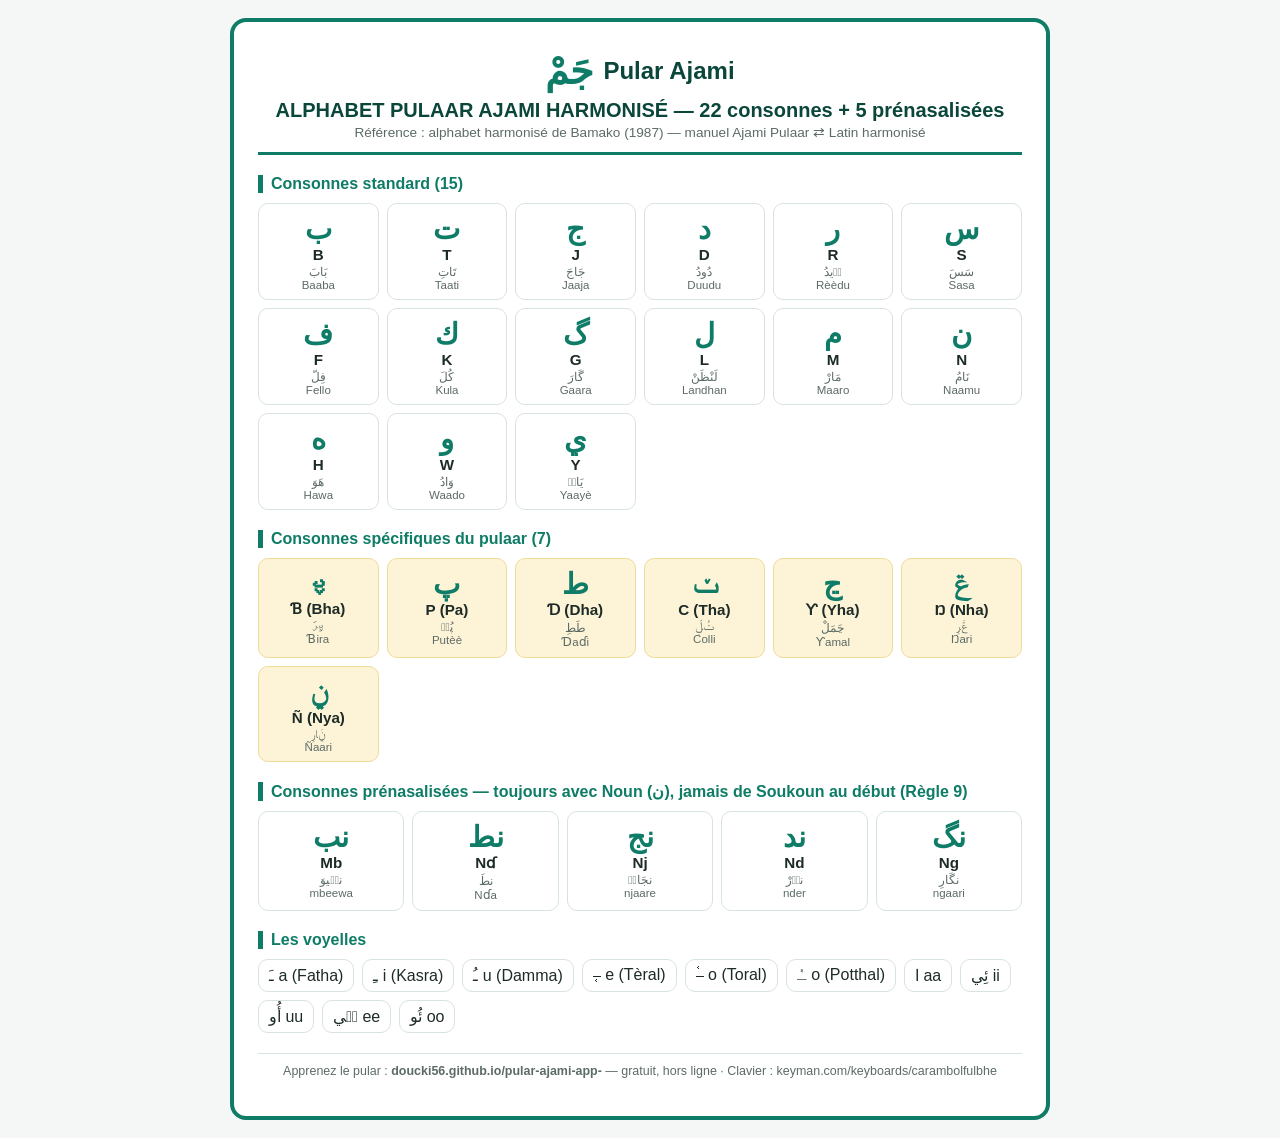
==== docs/affiche-alphabet.html @ 702c7a45 "Popularisation : bouton Partager, affiche QR imprimable, page À propos, 3 fiches imprimables Co-auth" ====
<!DOCTYPE html>
<html lang="fr">
<head>
<meta charset="UTF-8">
<meta name="viewport" content="width=device-width, initial-scale=1.0">
<title>Affiche — Alphabet Pulaar Ajami Harmonisé</title>
<style>
  * { box-sizing: border-box; }
  body { font-family: 'Segoe UI', Tahoma, sans-serif; color: #1d2b27; margin: 0; padding: 18px; background: #f4f7f6; }
  .page { max-width: 820px; margin: 0 auto; background: #fff; border: 4px solid #0e7c66; border-radius: 16px; padding: 26px 24px; }
  .head { text-align: center; border-bottom: 3px solid #0e7c66; padding-bottom: 12px; margin-bottom: 18px; }
  .brand { display: flex; align-items: center; justify-content: center; gap: 10px; }
  .brand-ajami { font-size: 2.4rem; color: #0e7c66; font-weight: 700; }
  .brand-name { font-size: 1.5rem; font-weight: 800; color: #0b463b; }
  h1 { font-size: 1.25rem; margin: 6px 0 2px; color: #0b463b; }
  .ref { font-size: .85rem; color: #5c6b66; margin: 0; }
  h2 { font-size: 1rem; color: #0e7c66; border-left: 5px solid #0e7c66; padding-left: 8px; margin: 20px 0 10px; }
  .grid { display: grid; grid-template-columns: repeat(auto-fill, minmax(108px, 1fr)); gap: 8px; }
  .lt { border: 1.5px solid #d7e3df; border-radius: 10px; padding: 8px 6px; text-align: center; }
  .lt .aj { display: block; font-size: 1.8rem; color: #0e7c66; font-weight: 700; direction: rtl; }
  .lt .lt-name { display: block; font-weight: 800; font-size: .95rem; }
  .lt .ex { display: block; font-size: .72rem; color: #5c6b66; margin-top: 2px; direction: rtl; }
  .lt .exl { display: block; font-size: .72rem; color: #5c6b66; }
  .lt.unique { background: #fdf3d7; border-color: #eedc9a; }
  .prn { display: flex; flex-wrap: wrap; gap: 8px; }
  .prn .lt { flex: 1 1 130px; }
  .voy { display: flex; flex-wrap: wrap; gap: 8px; margin-top: 6px; }
  .voy span { border: 1.5px solid #d7e3df; border-radius: 10px; padding: 6px 10px; font-size: 1rem; }
  .foot { margin-top: 20px; text-align: center; font-size: .78rem; color: #5c6b66; border-top: 1px solid #d7e3df; padding-top: 10px; }
  @media print { body { background: #fff; padding: 0; } .page { border-width: 3px; max-width: none; } }
</style>
</head>
<body>
<div class="page">
  <div class="head">
    <div class="brand"><span class="brand-ajami" lang="ar">جَمْ</span><span class="brand-name">Pular Ajami</span></div>
    <h1>ALPHABET PULAAR AJAMI HARMONISÉ — 22 consonnes + 5 prénasalisées</h1>
    <p class="ref">Référence : alphabet harmonisé de Bamako (1987) — manuel Ajami Pulaar ⇄ Latin harmonisé</p>
  </div>

  <h2>Consonnes standard (15)</h2>
  <div class="grid">
    <div class="lt"><span class="aj" lang="ar">ب</span><span class="lt-name">B</span><span class="ex" lang="ar">بَابَ</span><span class="exl">Baaba</span></div>
    <div class="lt"><span class="aj" lang="ar">ت</span><span class="lt-name">T</span><span class="ex" lang="ar">تَاتِ</span><span class="exl">Taati</span></div>
    <div class="lt"><span class="aj" lang="ar">ج</span><span class="lt-name">J</span><span class="ex" lang="ar">جَاجَ</span><span class="exl">Jaaja</span></div>
    <div class="lt"><span class="aj" lang="ar">د</span><span class="lt-name">D</span><span class="ex" lang="ar">دُودُ</span><span class="exl">Duudu</span></div>
    <div class="lt"><span class="aj" lang="ar">ر</span><span class="lt-name">R</span><span class="ex" lang="ar">رࣹيدُ</span><span class="exl">Rèèdu</span></div>
    <div class="lt"><span class="aj" lang="ar">س</span><span class="lt-name">S</span><span class="ex" lang="ar">سَسَ</span><span class="exl">Sasa</span></div>
    <div class="lt"><span class="aj" lang="ar">ف</span><span class="lt-name">F</span><span class="ex" lang="ar">فِلّ</span><span class="exl">Fello</span></div>
    <div class="lt"><span class="aj" lang="ar">ك</span><span class="lt-name">K</span><span class="ex" lang="ar">كُلَ</span><span class="exl">Kula</span></div>
    <div class="lt"><span class="aj" lang="ar">گ</span><span class="lt-name">G</span><span class="ex" lang="ar">گَارَ</span><span class="exl">Gaara</span></div>
    <div class="lt"><span class="aj" lang="ar">ل</span><span class="lt-name">L</span><span class="ex" lang="ar">لَنْظَنْ</span><span class="exl">Landhan</span></div>
    <div class="lt"><span class="aj" lang="ar">م</span><span class="lt-name">M</span><span class="ex" lang="ar">مَارْ</span><span class="exl">Maaro</span></div>
    <div class="lt"><span class="aj" lang="ar">ن</span><span class="lt-name">N</span><span class="ex" lang="ar">نَامُ</span><span class="exl">Naamu</span></div>
    <div class="lt"><span class="aj" lang="ar">ه</span><span class="lt-name">H</span><span class="ex" lang="ar">هَوَ</span><span class="exl">Hawa</span></div>
    <div class="lt"><span class="aj" lang="ar">و</span><span class="lt-name">W</span><span class="ex" lang="ar">وَادُ</span><span class="exl">Waado</span></div>
    <div class="lt"><span class="aj" lang="ar">ي</span><span class="lt-name">Y</span><span class="ex" lang="ar">يَايࣹ</span><span class="exl">Yaayè</span></div>
  </div>

  <h2>Consonnes spécifiques du pulaar (7)</h2>
  <div class="grid">
    <div class="lt unique"><span class="aj" lang="ar">ࢠ</span><span class="lt-name">Ɓ (Bha)</span><span class="ex" lang="ar">ࢠِرَ</span><span class="exl">Ɓira</span></div>
    <div class="lt unique"><span class="aj" lang="ar">پ</span><span class="lt-name">P (Pa)</span><span class="ex" lang="ar">پُتࣹ</span><span class="exl">Putèè</span></div>
    <div class="lt unique"><span class="aj" lang="ar">ط</span><span class="lt-name">Ɗ (Dha)</span><span class="ex" lang="ar">طَطِ</span><span class="exl">Ɗaɗi</span></div>
    <div class="lt unique"><span class="aj" lang="ar">ݖ</span><span class="lt-name">C (Tha)</span><span class="ex" lang="ar">ݖُلِّ</span><span class="exl">Colli</span></div>
    <div class="lt unique"><span class="aj" lang="ar">ڃ</span><span class="lt-name">Ƴ (Yha)</span><span class="ex" lang="ar">ڃَمَلْ</span><span class="exl">Ƴamal</span></div>
    <div class="lt unique"><span class="aj" lang="ar">ݝ</span><span class="lt-name">Ŋ (Nha)</span><span class="ex" lang="ar">ݝَرِ</span><span class="exl">Ŋari</span></div>
    <div class="lt unique"><span class="aj" lang="ar">ݧ</span><span class="lt-name">Ñ (Nya)</span><span class="ex" lang="ar">ݧَارِ</span><span class="exl">Ñaari</span></div>
  </div>

  <h2>Consonnes prénasalisées — toujours avec Noun (ن), jamais de Soukoun au début (Règle 9)</h2>
  <div class="prn">
    <div class="lt"><span class="aj" lang="ar">نب</span><span class="lt-name">Mb</span><span class="ex" lang="ar">نبࣹيوَ</span><span class="exl">mbeewa</span></div>
    <div class="lt"><span class="aj" lang="ar">نط</span><span class="lt-name">Nɗ</span><span class="ex" lang="ar">نطَ</span><span class="exl">Nɗa</span></div>
    <div class="lt"><span class="aj" lang="ar">نج</span><span class="lt-name">Nj</span><span class="ex" lang="ar">نجَارࣹ</span><span class="exl">njaare</span></div>
    <div class="lt"><span class="aj" lang="ar">ند</span><span class="lt-name">Nd</span><span class="ex" lang="ar">ندࣹرْ</span><span class="exl">nder</span></div>
    <div class="lt"><span class="aj" lang="ar">نگ</span><span class="lt-name">Ng</span><span class="ex" lang="ar">نگَارِ</span><span class="exl">ngaari</span></div>
  </div>

  <h2>Les voyelles</h2>
  <div class="voy">
    <span lang="ar">ـَ a (Fatha)</span>
    <span lang="ar">ـِ i (Kasra)</span>
    <span lang="ar">ـُ u (Damma)</span>
    <span lang="ar">ـࣹ e (Tèral)</span>
    <span lang="ar">ـࣷ o (Toral)</span>
    <span lang="ar">ـٝ o (Potthal)</span>
    <span lang="ar">ا aa</span>
    <span lang="ar">ئِي ii</span>
    <span lang="ar">أُو uu</span>
    <span lang="ar">ئࣹي ee</span>
    <span lang="ar">ئُو oo</span>
  </div>

  <p class="foot">Apprenez le pular : <strong>doucki56.github.io/pular-ajami-app-</strong> — gratuit, hors ligne · Clavier : keyman.com/keyboards/carambolfulbhe</p>
</div>
</body>
</html>
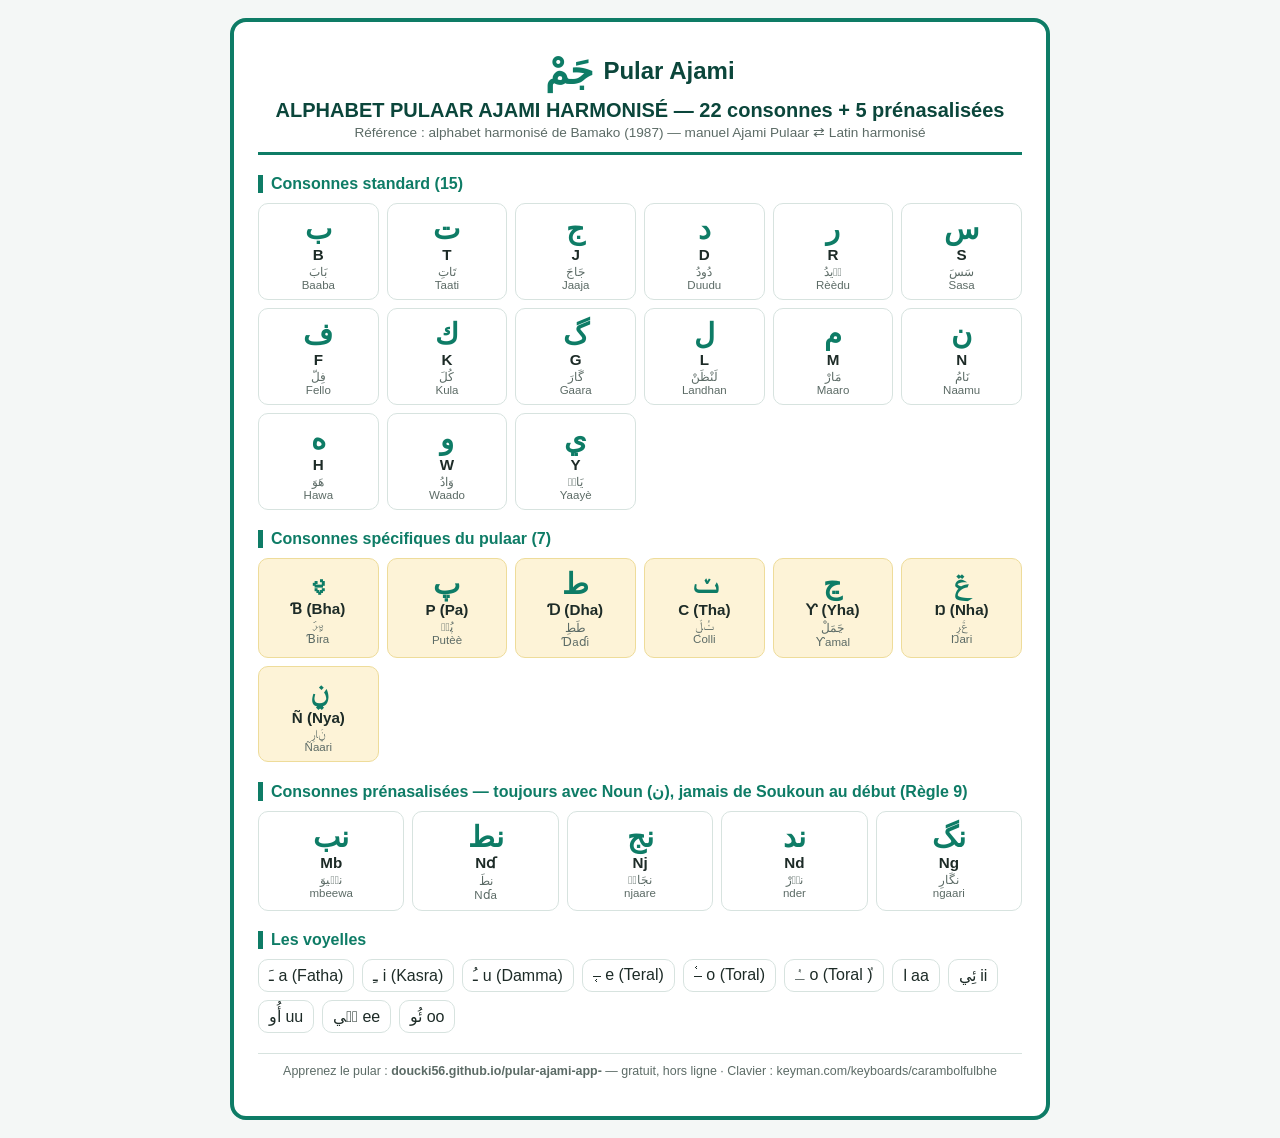
==== commit 4dfe380b: "Noms pular des voyelles (pocal, pical, tural, teral, toral) et renfort règle 8 : e = إࣹ jamais أࣹ Co" ====
--- a/docs/affiche-alphabet.html
+++ b/docs/affiche-alphabet.html
@@ -82,9 +82,9 @@
     <span lang="ar">ـَ a (Fatha)</span>
     <span lang="ar">ـِ i (Kasra)</span>
     <span lang="ar">ـُ u (Damma)</span>
-    <span lang="ar">ـࣹ e (Tèral)</span>
+    <span lang="ar">ـࣹ e (Teral)</span>
     <span lang="ar">ـࣷ o (Toral)</span>
-    <span lang="ar">ـٝ o (Potthal)</span>
+    <span lang="ar">ـٝ o (Toral ٝ)</span>
     <span lang="ar">ا aa</span>
     <span lang="ar">ئِي ii</span>
     <span lang="ar">أُو uu</span>
